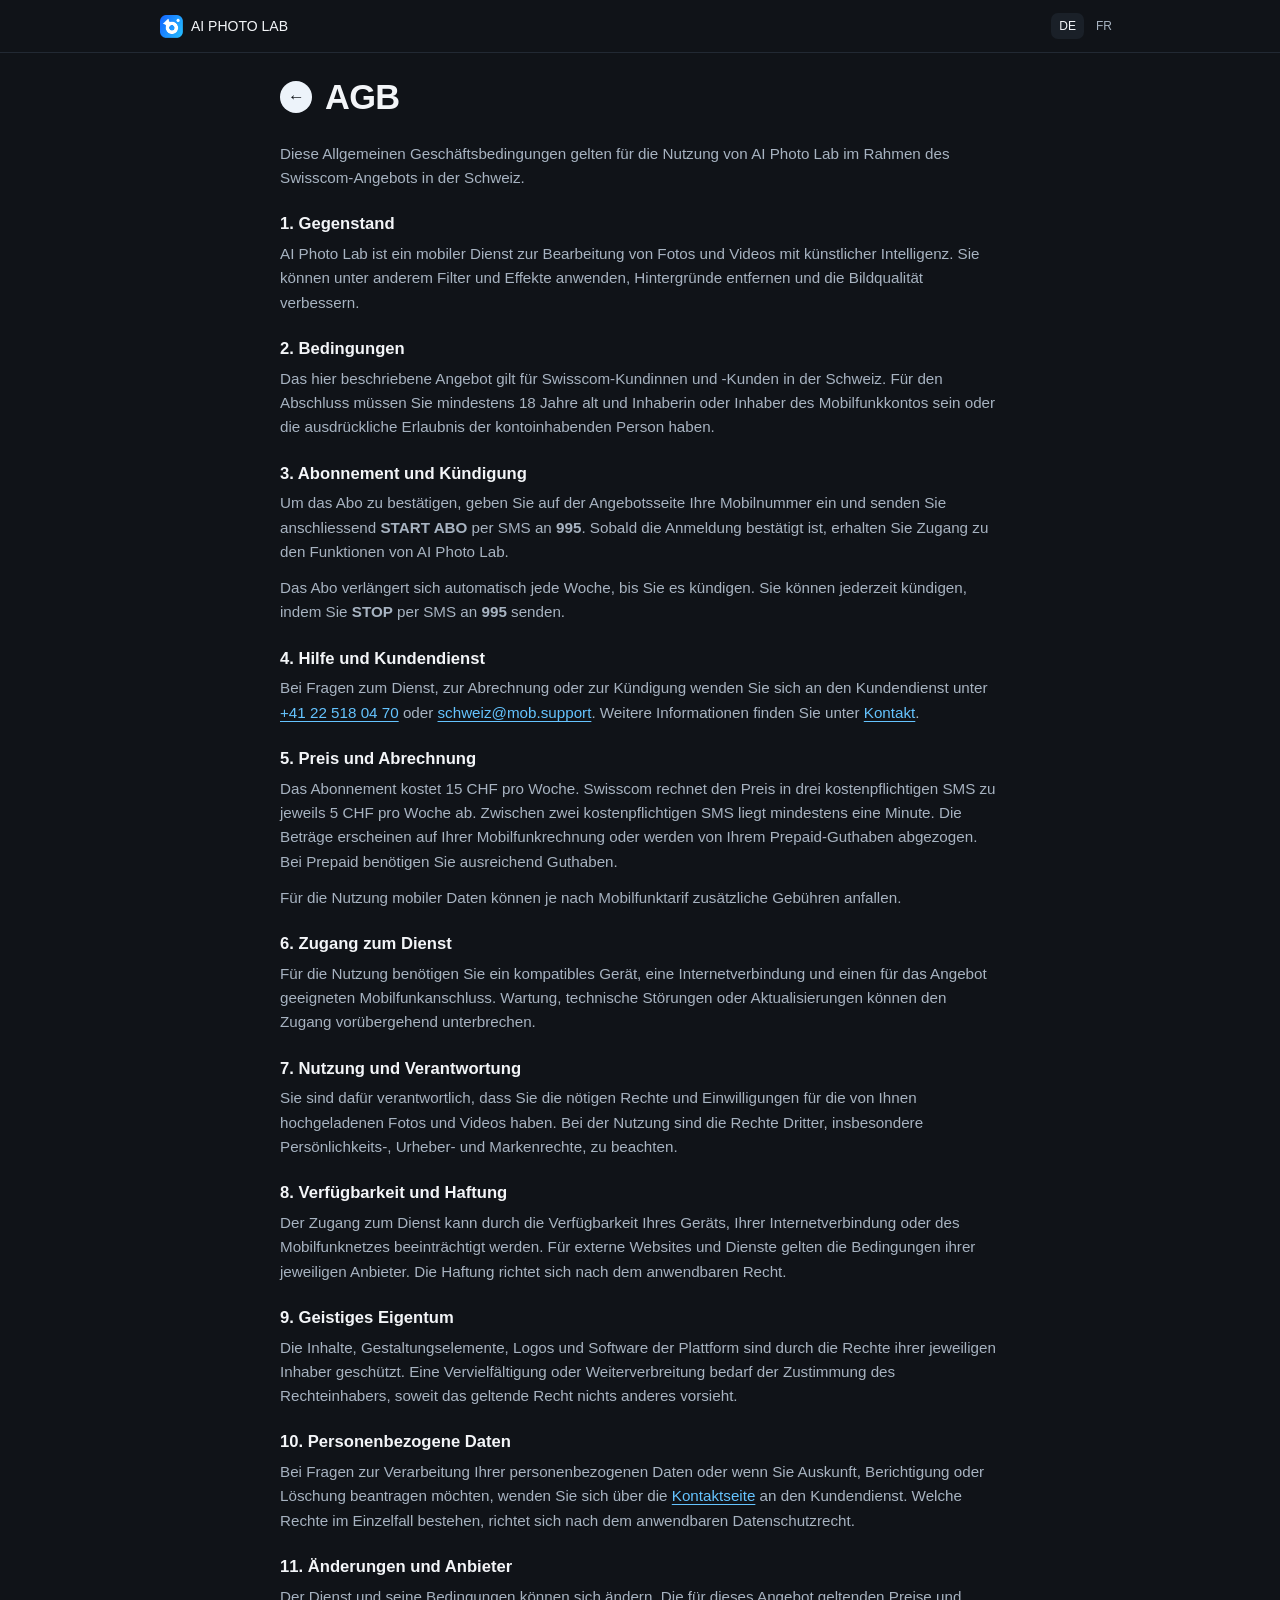
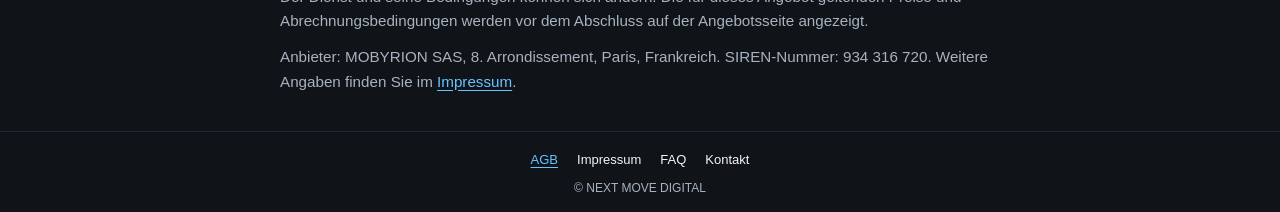
==== agb.html @ 4764a251 "Add files via upload" ====
<!doctype html>
<html lang="de-CH">
<head>
  <meta charset="utf-8">
  <meta name="viewport" content="width=device-width, initial-scale=1">
  <meta name="theme-color" content="#101318">
  <title>AGB · AI Photo Lab</title>
  <link rel="icon" href="App%20Icon.png" type="image/png">
  <link rel="stylesheet" href="styles.css">
</head>
<body>
  <header class="site-header">
    <div class="site-bar">
      <a class="brand" href="index.html">
        <img src="App%20Icon.png" width="23" height="23" alt="">
        AI PHOTO LAB
      </a>
      <nav class="languages" aria-label="Sprache"><a href="agb.html" hreflang="de-CH" lang="de" aria-current="page">DE</a> <a href="cgv.html" hreflang="fr-CH" lang="fr">FR</a></nav>
    </div>
  </header>
  <main class="secondary">
    <h1 class="page-title">
      <a class="back" href="index.html" aria-label="Zurück zur Startseite"><span aria-hidden="true">←</span></a>
      AGB
    </h1>
    <div class="text-body">
      <p>Diese Allgemeinen Geschäftsbedingungen gelten für die Nutzung von AI Photo Lab im Rahmen des Swisscom-Angebots in der Schweiz.</p>

      <h2>1. Gegenstand</h2>
      <p>AI Photo Lab ist ein mobiler Dienst zur Bearbeitung von Fotos und Videos mit künstlicher Intelligenz. Sie können unter anderem Filter und Effekte anwenden, Hintergründe entfernen und die Bildqualität verbessern.</p>

      <h2>2. Bedingungen</h2>
      <p>Das hier beschriebene Angebot gilt für Swisscom-Kundinnen und -Kunden in der Schweiz. Für den Abschluss müssen Sie mindestens 18 Jahre alt und Inhaberin oder Inhaber des Mobilfunkkontos sein oder die ausdrückliche Erlaubnis der kontoinhabenden Person haben.</p>

      <h2>3. Abonnement und Kündigung</h2>
      <p>Um das Abo zu bestätigen, geben Sie auf der Angebotsseite Ihre Mobilnummer ein und senden Sie anschliessend <strong>START ABO</strong> per SMS an <strong>995</strong>. Sobald die Anmeldung bestätigt ist, erhalten Sie Zugang zu den Funktionen von AI Photo Lab.</p>
      <p>Das Abo verlängert sich automatisch jede Woche, bis Sie es kündigen. Sie können jederzeit kündigen, indem Sie <strong>STOP</strong> per SMS an <strong>995</strong> senden.</p>

      <h2>4. Hilfe und Kundendienst</h2>
      <p>Bei Fragen zum Dienst, zur Abrechnung oder zur Kündigung wenden Sie sich an den Kundendienst unter <a href="tel:+41225180470">+41 22 518 04 70</a> oder <a href="mailto:schweiz@mob.support">schweiz@mob.support</a>. Weitere Informationen finden Sie unter <a href="kontakt.html">Kontakt</a>.</p>

      <h2>5. Preis und Abrechnung</h2>
      <p>Das Abonnement kostet 15 CHF pro Woche. Swisscom rechnet den Preis in drei kostenpflichtigen SMS zu jeweils 5 CHF pro Woche ab. Zwischen zwei kostenpflichtigen SMS liegt mindestens eine Minute. Die Beträge erscheinen auf Ihrer Mobilfunkrechnung oder werden von Ihrem Prepaid-Guthaben abgezogen. Bei Prepaid benötigen Sie ausreichend Guthaben.</p>
      <p>Für die Nutzung mobiler Daten können je nach Mobilfunktarif zusätzliche Gebühren anfallen.</p>

      <h2>6. Zugang zum Dienst</h2>
      <p>Für die Nutzung benötigen Sie ein kompatibles Gerät, eine Internetverbindung und einen für das Angebot geeigneten Mobilfunkanschluss. Wartung, technische Störungen oder Aktualisierungen können den Zugang vorübergehend unterbrechen.</p>

      <h2>7. Nutzung und Verantwortung</h2>
      <p>Sie sind dafür verantwortlich, dass Sie die nötigen Rechte und Einwilligungen für die von Ihnen hochgeladenen Fotos und Videos haben. Bei der Nutzung sind die Rechte Dritter, insbesondere Persönlichkeits-, Urheber- und Markenrechte, zu beachten.</p>

      <h2>8. Verfügbarkeit und Haftung</h2>
      <p>Der Zugang zum Dienst kann durch die Verfügbarkeit Ihres Geräts, Ihrer Internetverbindung oder des Mobilfunknetzes beeinträchtigt werden. Für externe Websites und Dienste gelten die Bedingungen ihrer jeweiligen Anbieter. Die Haftung richtet sich nach dem anwendbaren Recht.</p>

      <h2>9. Geistiges Eigentum</h2>
      <p>Die Inhalte, Gestaltungselemente, Logos und Software der Plattform sind durch die Rechte ihrer jeweiligen Inhaber geschützt. Eine Vervielfältigung oder Weiterverbreitung bedarf der Zustimmung des Rechteinhabers, soweit das geltende Recht nichts anderes vorsieht.</p>

      <h2>10. Personenbezogene Daten</h2>
      <p>Bei Fragen zur Verarbeitung Ihrer personenbezogenen Daten oder wenn Sie Auskunft, Berichtigung oder Löschung beantragen möchten, wenden Sie sich über die <a href="kontakt.html">Kontaktseite</a> an den Kundendienst. Welche Rechte im Einzelfall bestehen, richtet sich nach dem anwendbaren Datenschutzrecht.</p>

      <h2>11. Änderungen und Anbieter</h2>
      <p>Der Dienst und seine Bedingungen können sich ändern. Die für dieses Angebot geltenden Preise und Abrechnungsbedingungen werden vor dem Abschluss auf der Angebotsseite angezeigt.</p>
      <p>Anbieter: MOBYRION SAS, 8. Arrondissement, Paris, Frankreich. SIREN-Nummer: 934 316 720. Weitere Angaben finden Sie im <a href="impressum.html">Impressum</a>.</p>
    </div>
  </main>
  <footer class="site-footer">
    <div class="footer-inner">
      <nav class="footer-nav" aria-label="Weitere Informationen"><a href="agb.html" aria-current="page">AGB</a> <a href="impressum.html">Impressum</a> <a href="faq.html">FAQ</a> <a href="kontakt.html">Kontakt</a></nav>
      <p>© NEXT MOVE DIGITAL</p>
    </div>
  </footer>
</body>
</html>
---- styles.css ----
:root {
  color-scheme: dark;
  --bg: #101318;
  --panel: #1a2028;
  --line: #2a3542;
  --text: #f3f5f8;
  --muted: #a7b3c1;
  --blue: #65c4ff;
  font-family: Inter, Arial, sans-serif;
  background: var(--bg);
  color: var(--text);
}

*, *::before, *::after { box-sizing: border-box; }
body { margin: 0; min-height: 100vh; display: flex; flex-direction: column; }
a { color: var(--blue); text-underline-offset: 3px; }
a:hover { color: #aff0ff; }
:focus-visible { outline: 2px solid #9de6ff; outline-offset: 4px; }

.site-header { border-bottom: 1px solid #222933; }
.site-bar, .footer-inner, main { width: min(100% - 36px, 960px); margin-inline: auto; }
.site-bar {
  display: flex; align-items: center; justify-content: space-between;
  gap: 16px; padding-block: 13px;
}
.brand { display: inline-flex; gap: 8px; align-items: center; color: var(--text); text-decoration: none; font-size: .875rem; }
.brand img { width: 23px; height: 23px; object-fit: contain; }
.languages { display: flex; gap: 4px; align-items: center; font-size: .75rem; }
.languages a { padding: 6px 8px; border-radius: 7px; color: var(--muted); text-decoration: none; }
.languages [aria-current] { color: var(--text); background: var(--panel); }

main { flex: 1; }
.offer-page { background: #050607; }
.offer-page .site-header { border: 0; background: #0d2e44; }
.offer-page .site-bar { width: min(100% - 32px, 480px); padding-block: 6px; }
.offer-page .brand img { width: 98px; height: 17px; }
.offer-page .languages { background: #fff; border-radius: 5px; gap: 2px; padding: 3px; }
.offer-page .languages a { color: #182c3a; padding: 3px 9px; border-radius: 3px; }
.offer-page .languages [aria-current] { color: #fff; background: #176ea8; }
.landing {
  position: relative; isolation: isolate; width: min(100%, 512px);
  background: linear-gradient(#0d2e44 0, #050607 260px);
}
.landing::before {
  content: ""; position: absolute; inset: 0; z-index: -1; pointer-events: none;
  background: url("grid%20text.png") center top / 100% auto no-repeat;
  opacity: .5;
}
.hero { padding-top: 5px; }
.media {
  position: relative; margin: 0 8px 48px;
}
.media-frame {
  position: relative; aspect-ratio: 374 / 352;
  overflow: hidden; border-radius: 7px; background: #103a54;
}
.media-frame video, .media-poster {
  width: 100%; height: 100%; object-fit: cover; object-position: center;
}
.media-frame video { display: block; }
.media-poster { position: absolute; inset: 0; display: none; }
.step-indicators { position: absolute; top: 10px; left: 12px; }
.portrait {
  position: absolute; bottom: -34px; left: 50%; z-index: 1;
  transform: translateX(-50%); isolation: isolate; width: clamp(104px, 33vw, 128px);
}
.portrait img { display: block; width: 100%; height: auto; }
.portrait::before {
  content: ""; position: absolute; z-index: -1; inset: 5% 5% 4% 8%;
  border-radius: 50%; box-shadow: 0 5px 25px 7px #188ffa96, 0 6px 46px 9px #168eed55;
}
h1 { font-size: clamp(1.9rem, 5.1vw, 3.5rem); line-height: 1.07; margin: 0; letter-spacing: -.045em; text-wrap: balance; }
.hero-copy { text-align: center; padding: 0 20px 21px; }
.offer-heading { display: flex; justify-content: center; align-items: center; gap: 14px; }
.offer-heading > img { display: block; flex: none; border-radius: 12px; }
.hero-copy h1 { text-align: left; font-size: clamp(1.25rem, 6.7vw, 1.65rem); font-weight: 400; letter-spacing: -.025em; }
.title-accent { color: #16a5f8; }
.offer-form { margin: 28px auto 0; max-width: 327px; }
.offer-form label { display: block; margin-bottom: 15px; font-size: .875rem; }
.offer-form input {
  display: block; width: 100%; min-height: 52px; margin-bottom: 10px;
  border: 0; border-radius: 999px; padding-inline: 17px;
  background: #f5f5f5; color: #101318; font: inherit; text-align: center;
}
.offer-form input::placeholder { color: #5d6470; opacity: 1; }
.primary-cta {
  position: relative; isolation: isolate; overflow: hidden;
  display: flex; align-items: center; justify-content: center;
  width: min(100%, 327px); min-height: 53px; margin-inline: auto; padding: 12px 24px;
  border-radius: 999px; color: #fff; background: linear-gradient(105deg, #176cf4, #1ab5ed);
  border: 0; cursor: pointer; font: inherit; text-decoration: none;
  animation: cta-pulse 2.5s ease-in-out infinite;
  transition: filter .2s ease, transform .2s ease;
}
.primary-cta::after {
  content: ""; pointer-events: none; position: absolute; inset: -30% auto -30% -28%; width: 24%;
  transform: skewX(-22deg); background: linear-gradient(90deg, transparent, #ffffff45, transparent);
  animation: cta-shine 2.5s ease-in-out infinite;
}
.primary-cta:hover { color: #fff; filter: brightness(1.15); transform: translateY(-1px); }
.primary-cta:active { transform: scale(.985); }
.price { margin: 9px 0 0; color: var(--muted); font-size: .875rem; font-weight: 400; line-height: 1.35; }
@keyframes cta-pulse {
  0%, 100% { scale: 1; box-shadow: 0 0 0 0 #1d9dff00; }
  45% { scale: 1.035; box-shadow: 0 0 0 5px #1d9dff4d, 0 5px 24px #1d9dff70; }
}
@keyframes cta-shine {
  0%, 24% { left: -28%; }
  70%, 100% { left: 115%; }
}

.disclaimer {
  margin-inline: 20px;
  padding: 15px 0 6px;
  font-size: .8125rem; line-height: 1.58; color: var(--muted); overflow-wrap: anywhere;
}
.disclaimer p { margin: 0 0 9px; }
.disclaimer a, .imprint-details a { color: inherit; }
.disclaimer a:hover, .imprint-details a:hover { color: var(--text); }
.site-footer { margin-top: 25px; border-top: 1px solid #222933; }
.offer-page .site-footer { border-top: 0; }
.footer-inner { padding-block: 20px 17px; text-align: center; }
.footer-nav { display: flex; flex-wrap: wrap; justify-content: center; gap: 9px 19px; font-size: .8125rem; }
.footer-nav a { color: var(--text); text-decoration: none; }
.footer-nav a:hover, .footer-nav [aria-current] { color: var(--blue); text-decoration: underline; }
.footer-inner p { color: var(--muted); margin: 14px 0 0; font-size: .75rem; }
.secondary { max-width: 720px; }
.page-title {
  display: flex; align-items: center; gap: 13px;
  margin-block: 26px; font-size: clamp(1.4rem, 4vw, 2.15rem); letter-spacing: -.02em;
}
.back {
  display: inline-grid; place-items: center; flex: 0 0 32px; height: 32px; border-radius: 100%;
  color: #101318; background: #edf3fa; text-decoration: none; font-size: 1.05rem;
}
.back:hover { color: #101318; background: #cceaff; }
.text-body { color: var(--muted); line-height: 1.6; font-size: .95rem; overflow-wrap: anywhere; }
.text-body h2 { color: var(--text); font-size: 1.04rem; margin: 21px 0 4px; }
.text-body p { margin: 0 0 12px; }
.text-body address { font-style: normal; }
.imprint-details { margin-top: 48px; }
.imprint-details p { margin: 0; }
.imprint-details span { color: var(--text); }
.faq-list { display: grid; gap: 12px; }
.faq-list details, .contact-panel { background: var(--panel); border-radius: 18px; padding: 15px 18px; }
.faq-list summary {
  list-style: none; cursor: pointer; position: relative;
  padding-right: 35px; font-weight: 600; color: var(--text);
}
.faq-list summary::-webkit-details-marker { display: none; }
.faq-list summary::after {
  content: "+"; display: grid; place-items: center; position: absolute; right: 0; top: 0;
  width: 24px; height: 24px; border-radius: 50%; background: #168bf4; color: #061321;
}
.faq-list details[open] summary::after { content: "−"; }
.faq-list details p { margin: 10px 0 0; }
.contact-panel { margin-top: 16px; }
.contact-panel p:last-child { margin-bottom: 0; }

@media (min-width: 720px) {
  .hero { padding-top: 14px; }
  .disclaimer { font-size: .875rem; }
}

@media (prefers-reduced-motion: reduce) {
  .primary-cta, .primary-cta::after { animation: none; transition: none; }
  .media-frame video { display: none; }
  .media-poster { display: block; }
}
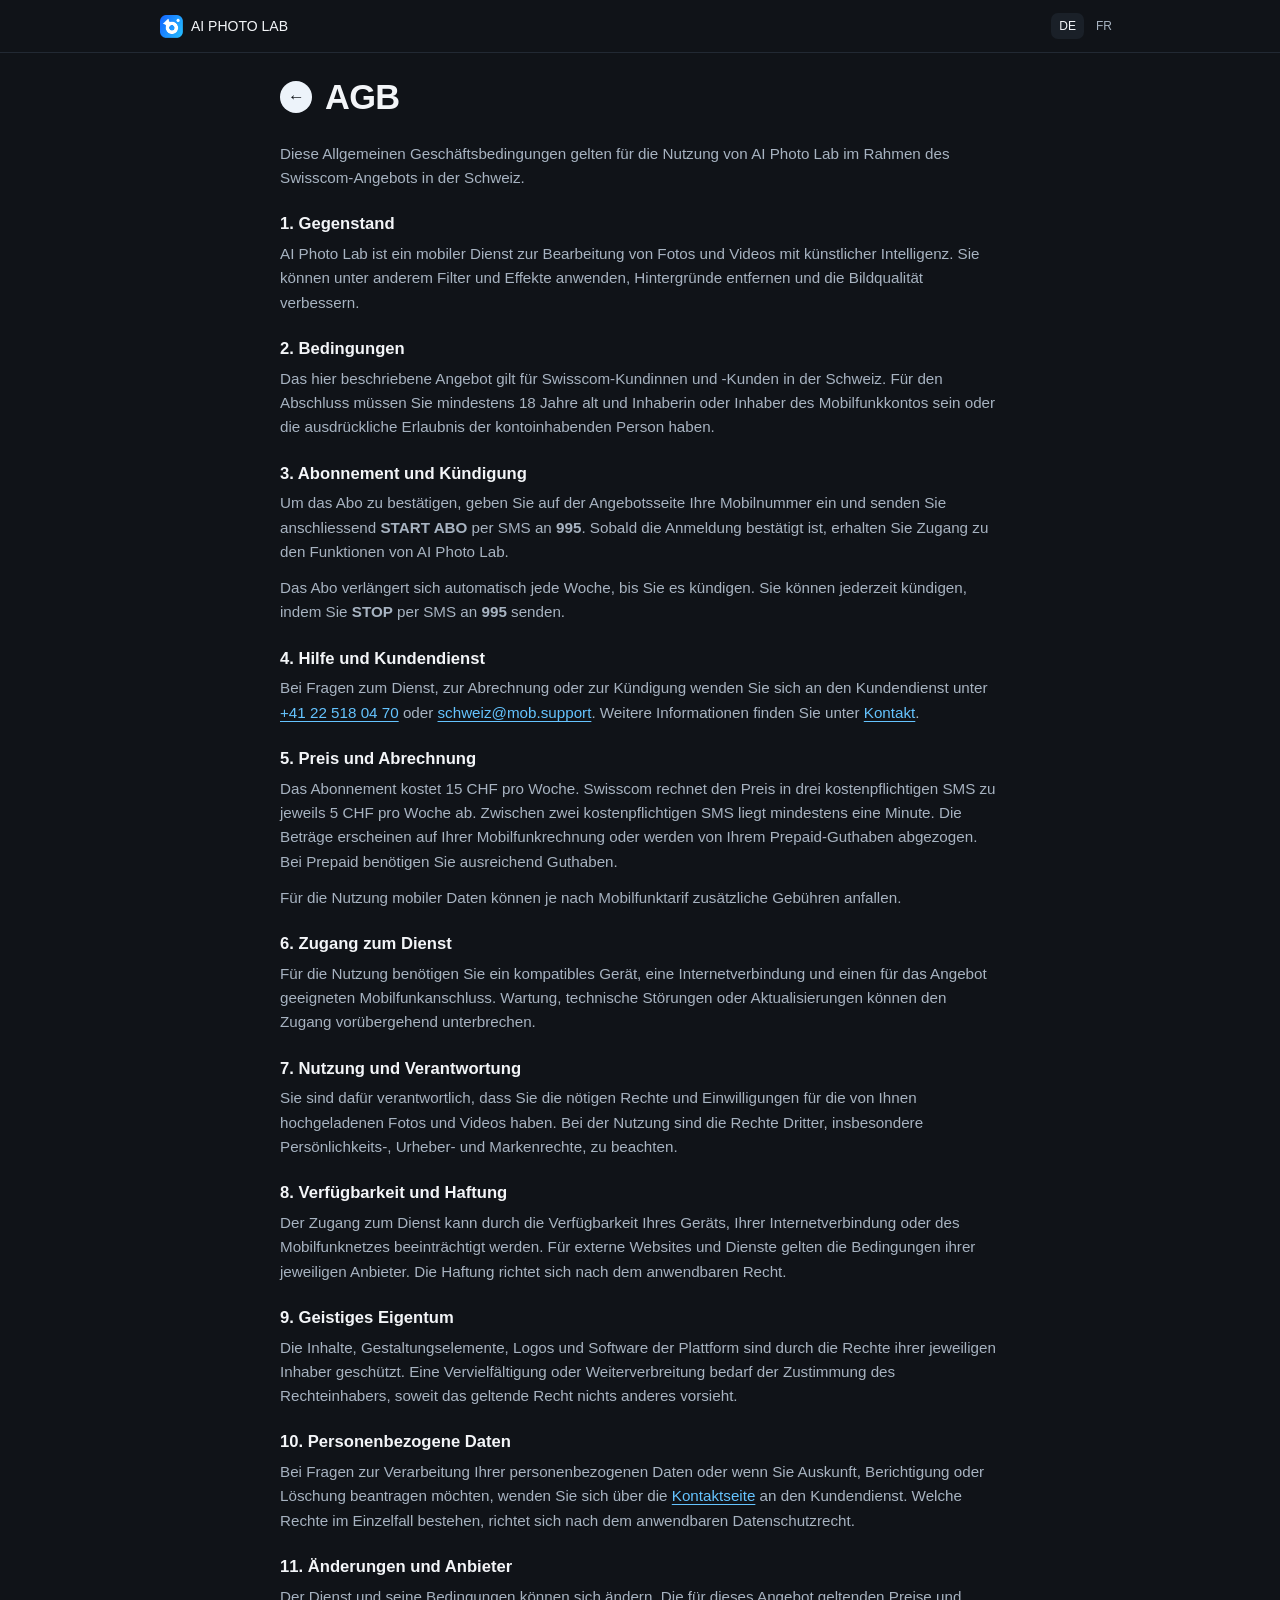
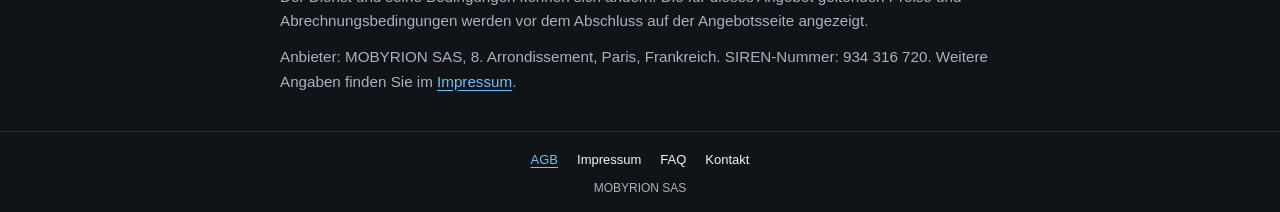
==== commit e11edc07: "Add files via upload" ====
--- a/agb.html
+++ b/agb.html
@@ -66,7 +66,7 @@
   <footer class="site-footer">
     <div class="footer-inner">
       <nav class="footer-nav" aria-label="Weitere Informationen"><a href="agb.html" aria-current="page">AGB</a> <a href="impressum.html">Impressum</a> <a href="faq.html">FAQ</a> <a href="kontakt.html">Kontakt</a></nav>
-      <p>© NEXT MOVE DIGITAL</p>
+      <p>MOBYRION SAS</p>
     </div>
   </footer>
 </body>
